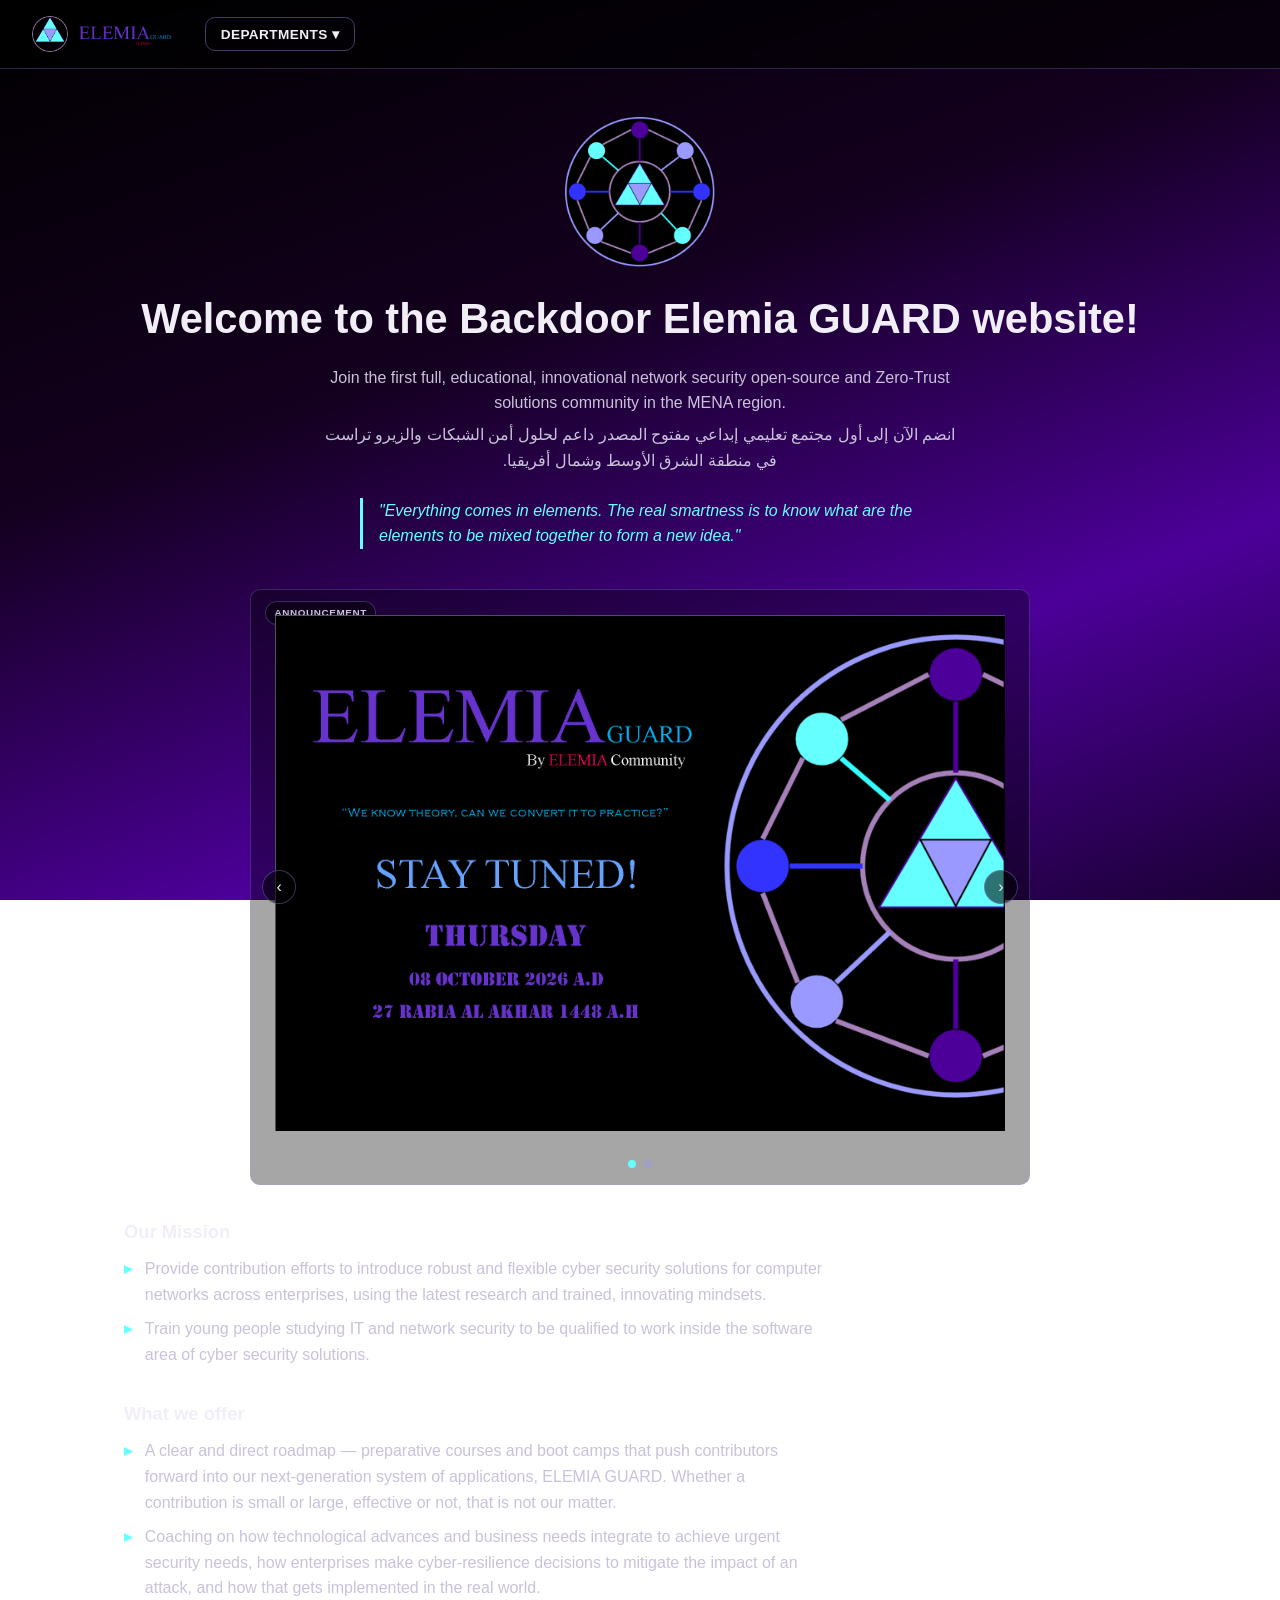
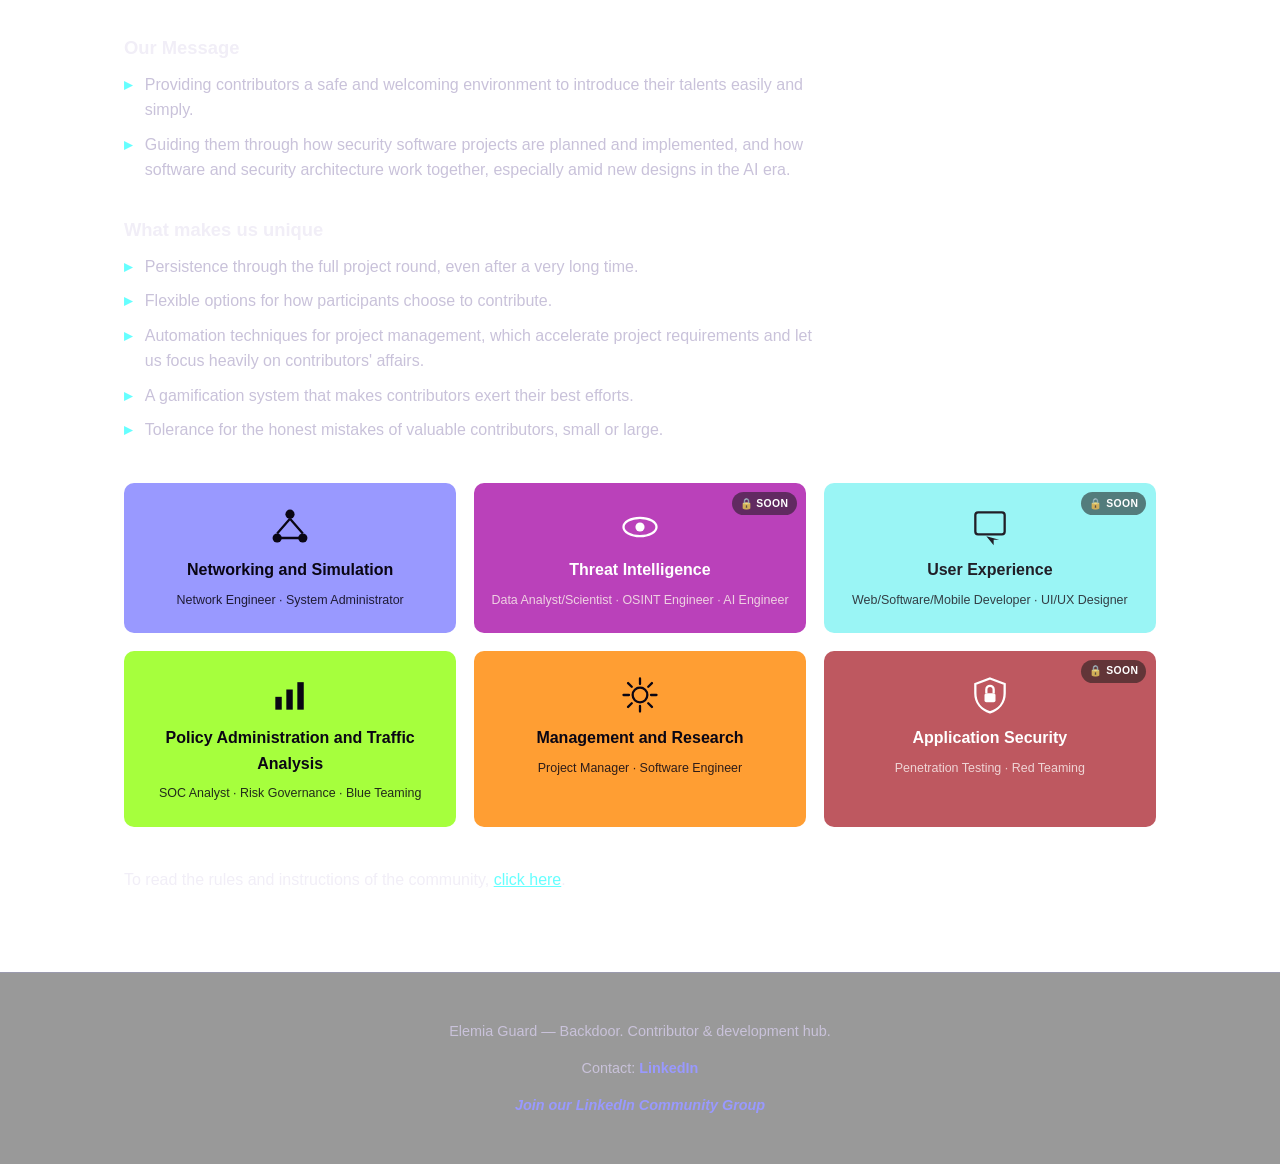
==== index.html @ 8684dcd3 "Update index.html" ====
<!DOCTYPE html>
<html lang="en">
<head>
<meta charset="UTF-8" />
<meta name="viewport" content="width=device-width, initial-scale=1" />
<title>Elemia Guard — Backdoor</title>
<link rel="icon" type="image/png" href="assets/img/logo-small.png" />
<link rel="stylesheet" href="assets/style.css" />
</head>
<body>

<header class="site-header">
  <a href="index.html" class="site-logo">
    <img src="assets/img/logo-small.png" alt="Elemia Guard mark" class="logo-mark" />
    <img src="assets/img/logo-wordmark.png" alt="ELEMIA GUARD" class="logo-wordmark" />
  </a>

  <nav class="dept-dropdown">
    <button type="button">Departments ▾</button>
    <div class="dept-dropdown-menu">
      <a href="networking-and-simulation.html">Networking and Simulation</a>
      <a href="policy-administration-and-traffic-analysis.html">Policy Administration and Traffic Analysis</a>
      <a href="management-hub.html">Management and Research</a>
      <span class="locked">Threat Intelligence <span class="soon-tag">SOON</span></span>
      <span class="locked">User Experience <span class="soon-tag">SOON</span></span>
      <span class="locked">Application Security <span class="soon-tag">SOON</span></span>
    </div>
  </nav>
</header>

<main class="page-shell">
  <section class="hero">
    <img src="assets/img/logo-large.png" alt="Elemia Guard emblem" class="hero-logo" />
    <h1>Welcome to the Backdoor Elemia GUARD website!</h1>
    <p>Join the first full, educational, innovational network security open-source and Zero-Trust solutions community in the MENA region.</p>
    <p class="arabic">انضم الآن إلى أول مجتمع تعليمي إبداعي مفتوح المصدر داعم لحلول أمن الشبكات والزيرو تراست في منطقة الشرق الأوسط وشمال أفريقيا.</p>

    <blockquote class="citation">
      "Everything comes in elements. The real smartness is to know what are the elements to be mixed together to form a new idea."
    </blockquote>
  </section>

  <div class="ad-slider">
    <span class="ad-slider-label">Announcement</span>
    <div class="ad-slider-track">
      <div class="ad-slide">
	<img src="assets/img/ElemiaGuard_OSC_Opening_Day.png" alt="Opening Day"></img>
      </div>
      <div class="ad-slide">
	<img src="assets/img/ELEMIA_Logo-ELEMIA_Guard.drawio_Landscape.png" alt="Opening Day"/>
      </div>
    </div>
    <button type="button" class="ad-slider-arrow prev" aria-label="Previous slide">‹</button>
    <button type="button" class="ad-slider-arrow next" aria-label="Next slide">›</button>
    <div class="ad-slider-dots"></div>
  </div>

  <section>
    <h2 class="section-label">Our Mission</h2>
    <ul class="section-body bullet-list">
      <li>Provide contribution efforts to introduce robust and flexible cyber security solutions for computer networks across enterprises, using the latest research and trained, innovating mindsets.</li>
      <li>Train young people studying IT and network security to be qualified to work inside the software area of cyber security solutions.</li>
    </ul>

    <h2 class="section-label">What we offer</h2>
    <ul class="section-body bullet-list">
      <li>A clear and direct roadmap — preparative courses and boot camps that push contributors forward into our next-generation system of applications, ELEMIA GUARD. Whether a contribution is small or large, effective or not, that is not our matter.</li>
      <li>Coaching on how technological advances and business needs integrate to achieve urgent security needs, how enterprises make cyber-resilience decisions to mitigate the impact of an attack, and how that gets implemented in the real world.</li>
    </ul>

    <h2 class="section-label">Our Message</h2>
    <ul class="section-body bullet-list">
      <li>Providing contributors a safe and welcoming environment to introduce their talents easily and simply.</li>
      <li>Guiding them through how security software projects are planned and implemented, and how software and security architecture work together, especially amid new designs in the AI era.</li>
    </ul>

    <h2 class="section-label">What makes us unique</h2>
    <ul class="section-body bullet-list">
      <li>Persistence through the full project round, even after a very long time.</li>
      <li>Flexible options for how participants choose to contribute.</li>
      <li>Automation techniques for project management, which accelerate project requirements and let us focus heavily on contributors' affairs.</li>
      <li>A gamification system that makes contributors exert their best efforts.</li>
      <li>Tolerance for the honest mistakes of valuable contributors, small or large.</li>
    </ul>
  </section>

  <section class="dept-grid">

    <a href="networking-and-simulation.html" class="dept-button dept-networking">
      <svg class="clip-icon" viewBox="0 0 48 48" fill="none" xmlns="http://www.w3.org/2000/svg">
        <circle cx="24" cy="10" r="5" fill="#0a0614"/>
        <circle cx="10" cy="36" r="5" fill="#0a0614"/>
        <circle cx="38" cy="36" r="5" fill="#0a0614"/>
        <path d="M24 15 L10 31 M24 15 L38 31 M14 36 H34" stroke="#0a0614" stroke-width="2.5"/>
      </svg>
      <span class="dept-title">Networking and Simulation</span>
      <span class="dept-roles">Network Engineer · System Administrator</span>
    </a>

    <div class="dept-button dept-threat locked" aria-disabled="true">
      <span class="lock-badge">🔒 SOON</span>
      <svg class="clip-icon" viewBox="0 0 48 48" fill="none" xmlns="http://www.w3.org/2000/svg">
        <ellipse cx="24" cy="24" rx="18" ry="10" stroke="#fff" stroke-width="2.5"/>
        <circle cx="24" cy="24" r="5" fill="#fff"/>
      </svg>
      <span class="dept-title">Threat Intelligence</span>
      <span class="dept-roles">Data Analyst/Scientist · OSINT Engineer · AI Engineer</span>
    </div>

    <div class="dept-button dept-ux locked" aria-disabled="true">
      <span class="lock-badge">🔒 SOON</span>
      <svg class="clip-icon" viewBox="0 0 48 48" fill="none" xmlns="http://www.w3.org/2000/svg">
        <rect x="8" y="8" width="32" height="24" rx="3" stroke="#0a0614" stroke-width="2.5"/>
        <path d="M20 34 L28 44 L28 38 L34 38 Z" fill="#0a0614"/>
      </svg>
      <span class="dept-title">User Experience</span>
      <span class="dept-roles">Web/Software/Mobile Developer · UI/UX Designer</span>
    </div>

    <a href="policy-administration-and-traffic-analysis.html" class="dept-button dept-pata">
      <svg class="clip-icon" viewBox="0 0 48 48" fill="none" xmlns="http://www.w3.org/2000/svg">
        <rect x="8" y="26" width="7" height="14" fill="#0a0614"/>
        <rect x="20" y="18" width="7" height="22" fill="#0a0614"/>
        <rect x="32" y="10" width="7" height="30" fill="#0a0614"/>
      </svg>
      <span class="dept-title">Policy Administration and Traffic Analysis</span>
      <span class="dept-roles">SOC Analyst · Risk Governance · Blue Teaming</span>
    </a>

    <a href="management-hub.html" class="dept-button dept-management">
      <svg class="clip-icon" viewBox="0 0 48 48" fill="none" xmlns="http://www.w3.org/2000/svg">
        <circle cx="24" cy="24" r="8" stroke="#0a0614" stroke-width="2.5"/>
        <path d="M24 6 V12 M24 36 V42 M6 24 H12 M36 24 H42 M11 11 L15 15 M33 33 L37 37 M37 11 L33 15 M15 33 L11 37"
              stroke="#0a0614" stroke-width="2.5" stroke-linecap="round"/>
      </svg>
      <span class="dept-title">Management and Research</span>
      <span class="dept-roles">Project Manager · Software Engineer</span>
    </a>

    <div class="dept-button dept-appsec locked" aria-disabled="true">
      <span class="lock-badge">🔒 SOON</span>
      <svg class="clip-icon" viewBox="0 0 48 48" fill="none" xmlns="http://www.w3.org/2000/svg">
        <path d="M24 6 L40 12 V22 C40 33 33 40 24 43 C15 40 8 33 8 22 V12 Z" stroke="#fff" stroke-width="2.5"/>
        <rect x="18" y="22" width="12" height="10" rx="2" fill="#fff"/>
        <path d="M20 22 V18 a4 4 0 0 1 8 0 V22" stroke="#fff" stroke-width="2.5" fill="none"/>
      </svg>
      <span class="dept-title">Application Security</span>
      <span class="dept-roles">Penetration Testing · Red Teaming</span>
    </div>

  </section>
To read the rules and instructions of the community, <a href="rules-and-instructions.html">click here</a>.
</main>

<footer class="site-footer">
  <p>Elemia Guard — Backdoor. Contributor &amp; development hub.</p>
  <p>Contact: <a href="https://www.linkedin.com/in/hossam-eldeen-ibraheem-a2a61531b" target="_blank" rel="noopener">LinkedIn</a></p>
  <p><a href="https://www.linkedin.com/groups/42821055/" class="placeholder-text" title="LinkedIn Community Group">Join our LinkedIn Community Group</a></p>
</footer>

<script src="assets/main.js"></script>
</body>
</html>
---- assets/style.css ----
/* ============================================================
   Elemia Guard — Backdoor Website
   Brand palette: #000000, #9999FF, #66FFFF, #4C0099, #3333FF, #A680B8
   ============================================================ */

:root {
  --c-black:   #000000;
  --c-periwinkle: #9999FF;
  --c-cyan:    #66FFFF;
  --c-purple:  #4C0099;
  --c-blue:    #3333FF;
  --c-mauve:   #A680B8;

  --c-soon-magenta: #E619E6;
  --c-soon-red:     #E63946;
  --c-locked-grey:  #4a4458;

  --c-text: #F1EEF7;
  --c-text-dim: #C9C2DA;

  --font-display: "Space Grotesk", "Segoe UI", sans-serif;
  --font-body: "Inter", "Segoe UI", sans-serif;

  --radius: 10px;
}

* { box-sizing: border-box; }

html, body {
  margin: 0;
  padding: 0;
  min-height: 100%;
}

body {
  font-family: var(--font-body);
  color: var(--c-text);
  background: linear-gradient(160deg, var(--c-black) 0%, #14001f 38%, var(--c-purple) 72%, #1a0033 100%);
  background-attachment: fixed;
  line-height: 1.6;
}

a { color: var(--c-cyan); }
a:focus-visible, button:focus-visible { outline: 3px solid var(--c-cyan); outline-offset: 2px; }

img { max-width: 100%; display: block; }

/* ---------- Nav bar (General Webpage shell) ---------- */

.site-header {
  display: flex;
  align-items: center;
  gap: 2rem;
  padding: 1rem 2rem;
  background: rgba(0, 0, 0, 0.55);
  border-bottom: 1px solid rgba(153, 153, 255, 0.25);
  position: sticky;
  top: 0;
  z-index: 20;
  backdrop-filter: blur(6px);
}

.site-logo {
  display: flex;
  align-items: center;
  gap: 0.65rem;
  text-decoration: none;
  white-space: nowrap;
}

.site-logo .logo-mark {
  width: 36px;
  height: 36px;
  border-radius: 50%;
  object-fit: contain;
  flex-shrink: 0;
}

.site-logo .logo-wordmark {
  height: 26px;
  width: auto;
  object-fit: contain;
}

/* Dropdown for department names — bold, all-caps per brief */
.dept-dropdown {
  position: relative;
}

.dept-dropdown > button {
  font-family: var(--font-body);
  font-weight: 700;
  text-transform: uppercase;
  letter-spacing: 0.03em;
  background: transparent;
  border: 1px solid rgba(153, 153, 255, 0.4);
  color: var(--c-text);
  padding: 0.5rem 0.9rem;
  border-radius: var(--radius);
  cursor: pointer;
  font-size: 0.85rem;
}

.dept-dropdown > button:hover { border-color: var(--c-cyan); }

.dept-dropdown-menu {
  display: none;
  position: absolute;
  top: calc(100% + 6px);
  left: 0;
  min-width: 260px;
  background: #12081e;
  border: 1px solid rgba(153, 153, 255, 0.3);
  border-radius: var(--radius);
  padding: 0.4rem;
  box-shadow: 0 12px 30px rgba(0,0,0,0.5);
}

.dept-dropdown.open .dept-dropdown-menu { display: block; }

.dept-dropdown-menu a,
.dept-dropdown-menu span {
  display: flex;
  justify-content: space-between;
  align-items: center;
  gap: 0.6rem;
  padding: 0.55rem 0.7rem;
  border-radius: 6px;
  font-weight: 700;
  text-transform: uppercase;
  letter-spacing: 0.02em;
  font-size: 0.8rem;
  text-decoration: none;
  color: var(--c-text);
}

.dept-dropdown-menu a:hover { background: rgba(102, 255, 255, 0.12); }

.dept-dropdown-menu span.locked {
  color: var(--c-text-dim);
  cursor: not-allowed;
}

.soon-tag {
  font-size: 0.62rem;
  font-weight: 700;
  letter-spacing: 0.05em;
  background: rgba(230, 25, 230, 0.18);
  color: #ff8cff;
  border: 1px solid rgba(230, 25, 230, 0.4);
  padding: 0.15rem 0.4rem;
  border-radius: 999px;
}

/* ---------- Footer (contact info) ---------- */

.site-footer {
  margin-top: 4rem;
  padding: 2rem;
  text-align: center;
  border-top: 1px solid rgba(153, 153, 255, 0.2);
  background: rgba(0,0,0,0.4);
  color: var(--c-text-dim);
  font-size: 0.9rem;
}

.site-footer a {
  color: var(--c-periwinkle);
  text-decoration: none;
  font-weight: 600;
}

.site-footer a:hover { color: var(--c-cyan); }

/* ---------- Layout helpers ---------- */

.page-shell {
  max-width: 1080px;
  margin: 0 auto;
  padding: 3rem 1.5rem 1rem;
}

.hero {
  text-align: center;
  margin-bottom: 2.5rem;
}

.hero .hero-logo {
  width: 150px;
  height: 150px;
  margin: 0 auto 1.2rem;
  object-fit: contain;
}

.hero h1 {
  font-family: var(--font-display);
  font-size: clamp(1.8rem, 4vw, 2.6rem);
  margin: 0 0 0.75rem;
}

.hero p {
  color: var(--c-text-dim);
  max-width: 640px;
  margin: 0.4rem auto;
}

.hero .arabic {
  direction: rtl;
  font-family: "Segoe UI", Tahoma, sans-serif;
}

blockquote.citation {
  font-style: italic;
  color: var(--c-cyan);
  max-width: 560px;
  margin: 1.5rem auto;
  padding-left: 1rem;
  border-left: 3px solid var(--c-cyan);
  text-align: left;
}

/* ---------- Ad slider ---------- */

.ad-slider {
  position: relative;
  max-width: 780px;
  margin: 2rem auto;
  border-radius: var(--radius);
  overflow: hidden;
  border: 1px solid rgba(153, 153, 255, 0.25);
  background: rgba(0, 0, 0, 0.35);
}

.ad-slider-track {
  display: flex;
  transition: transform 0.5s ease;
}

.ad-slide {
  flex: 0 0 100%;
  display: flex;
  flex-direction: column;
  align-items: center;
  text-align: center;
  padding: 1.6rem 1.5rem 1.8rem;
}

.ad-slide .ad-slide-img {
  width: 100%;
  max-height: 220px;
  border-radius: 8px;
  margin-bottom: 1rem;
  background: #12081e;
}

.ad-slide .ad-caption {
  font-weight: 700;
  font-family: var(--font-display);
  margin: 0 0 0.3rem;
}

.ad-slide .ad-subcaption {
  color: var(--c-text-dim);
  font-size: 0.88rem;
  margin: 0;
}

.ad-slider-arrow {
  position: absolute;
  top: 50%;
  transform: translateY(-50%);
  background: rgba(0, 0, 0, 0.55);
  color: var(--c-text);
  border: 1px solid rgba(153, 153, 255, 0.35);
  width: 34px;
  height: 34px;
  border-radius: 50%;
  cursor: pointer;
  font-size: 1rem;
  display: grid;
  place-items: center;
  z-index: 5;
}

.ad-slider-arrow:hover { border-color: var(--c-cyan); }
.ad-slider-arrow.prev { left: 0.7rem; }
.ad-slider-arrow.next { right: 0.7rem; }

.ad-slider-dots {
  display: flex;
  justify-content: center;
  gap: 0.5rem;
  padding-bottom: 1rem;
}

.ad-slider-dot {
  width: 8px;
  height: 8px;
  border-radius: 50%;
  background: rgba(153, 153, 255, 0.35);
  border: none;
  cursor: pointer;
  padding: 0;
}

.ad-slider-dot.active { background: var(--c-cyan); }

.ad-slider-label {
  position: absolute;
  top: 0.7rem;
  left: 0.9rem;
  font-size: 0.62rem;
  font-weight: 700;
  letter-spacing: 0.06em;
  text-transform: uppercase;
  color: var(--c-text-dim);
  background: rgba(0,0,0,0.5);
  border: 1px solid rgba(153,153,255,0.3);
  padding: 0.2rem 0.5rem;
  border-radius: 999px;
}

.section-label {
  font-family: var(--font-display);
  font-weight: 700;
  font-size: 1.15rem;
  margin: 2rem 0 0.6rem;
}

.section-body {
  color: var(--c-text-dim);
  max-width: 700px;
}

.section-body.bullet-list {
  list-style: none;
  margin: 0;
  padding: 0;
  display: grid;
  gap: 0.55rem;
}

.section-body.bullet-list li {
  position: relative;
  padding-left: 1.3rem;
}

.section-body.bullet-list li::before {
  content: "▸";
  position: absolute;
  left: 0;
  color: var(--c-cyan);
  font-weight: 700;
}

.certificate-showcase {
  max-width: 700px;
  margin: 1.2rem 0 0.4rem;
  border: 1px solid rgba(153, 153, 255, 0.25);
  border-radius: var(--radius);
  overflow: hidden;
  background: #000;
}

.certificate-showcase img {
  width: 100%;
  height: auto;
  display: block;
}

.certificate-caption {
  font-size: 0.8rem;
  color: var(--c-text-dim);
  font-style: italic;
  margin: 0.5rem 0 0;
}

/* ---------- Department buttons (main page grid) ---------- */

.dept-grid {
  display: grid;
  grid-template-columns: repeat(3, 1fr);
  gap: 1.1rem;
  margin: 2.5rem 0;
}

@media (max-width: 720px) {
  .dept-grid { grid-template-columns: 1fr; }
}

.dept-button {
  position: relative;
  display: flex;
  flex-direction: column;
  align-items: center;
  gap: 0.5rem;
  padding: 1.4rem 1rem;
  border-radius: var(--radius);
  text-decoration: none;
  color: #0a0614;
  font-weight: 700;
  text-align: center;
  border: none;
  cursor: pointer;
  transition: transform 0.15s ease;
}

.dept-button:hover { transform: translateY(-3px); }

.dept-button .clip-icon {
  width: 44px;
  height: 44px;
}

.dept-button .dept-title {
  font-family: var(--font-display);
  font-size: 1rem;
}

.dept-button .dept-roles {
  font-weight: 500;
  font-size: 0.78rem;
  opacity: 0.85;
}

.dept-button.locked {
  cursor: not-allowed;
  filter: grayscale(0.35);
  opacity: 0.9;
}

.dept-button.locked:hover { transform: none; }

.dept-button .lock-badge {
  position: absolute;
  top: 0.6rem;
  right: 0.6rem;
  background: rgba(0,0,0,0.55);
  color: #fff;
  font-size: 0.65rem;
  font-weight: 700;
  letter-spacing: 0.04em;
  padding: 0.2rem 0.5rem;
  border-radius: 999px;
  display: flex;
  align-items: center;
  gap: 0.25rem;
}

/* Department color assignments */
.dept-networking { background: var(--c-periwinkle); }
.dept-threat      { background: var(--c-soon-magenta); color: #fff; }
.dept-ux          { background: var(--c-cyan); }
.dept-pata        { background: #A6FF3D; }
.dept-management  { background: #FF9E33; }
.dept-appsec      { background: var(--c-soon-red); color: #fff; }

.dept-threat .dept-roles,
.dept-appsec .dept-roles { color: #ffe6e6; }

/* ---------- Department page ---------- */

.dept-hero {
  display: flex;
  justify-content: space-between;
  align-items: flex-start;
  gap: 1.5rem;
  flex-wrap: wrap;
  margin-bottom: 2rem;
}

.round-info {
  display: flex;
  align-items: center;
  gap: 0.6rem;
  font-size: 0.85rem;
  color: var(--c-text-dim);
  margin-top: 0.6rem;
}

.live-circle {
  width: 10px;
  height: 10px;
  border-radius: 50%;
  background: #3ddc6f;
  box-shadow: 0 0 0 0 rgba(61, 220, 111, 0.6);
  animation: live-pulse 1.8s infinite;
  flex-shrink: 0;
}

@keyframes live-pulse {
  0%   { box-shadow: 0 0 0 0 rgba(61, 220, 111, 0.55); }
  70%  { box-shadow: 0 0 0 8px rgba(61, 220, 111, 0); }
  100% { box-shadow: 0 0 0 0 rgba(61, 220, 111, 0); }
}

.btn-primary {
  display: inline-block;
  background: var(--c-cyan);
  color: #05010d;
  font-weight: 700;
  text-decoration: none;
  padding: 0.7rem 1.3rem;
  border-radius: var(--radius);
  border: none;
  cursor: pointer;
  font-size: 0.95rem;
}

.btn-primary:hover { background: #a2ffff; }

.btn-networking {background: #9999FF;}
.btn-networking:hover {background: #B3B3FF;}

.btn-pata {background: #A6FF3D;}
.btn-pata:hover {background: #BBFF70;}

.btn-management {background: #FF9E33;}
.btn-management {background: #FFB75C;}


.about-team {
  display: flex;
  gap: 1.5rem;
  align-items: center;
  background: rgba(0,0,0,0.35);
  border: 1px solid rgba(153,153,255,0.25);
  border-radius: var(--radius);
  padding: 1.3rem 1.5rem;
  margin: 1.5rem 0 2rem;
  flex-wrap: wrap;
}

.leader-photo {
  width: 96px;
  height: 96px;
  border-radius: 50%;
  border: 2px solid var(--c-periwinkle);
  display: grid;
  place-items: center;
  text-align: center;
  font-size: 0.7rem;
  color: var(--c-text-dim);
  background: #1a0f28;
  flex-shrink: 0;
}

.placeholder-text {
  color: #ffcf6b;
  font-style: italic;
}

.info-links {
  list-style: none;
  margin: 1.5rem 0;
  padding: 0;
  display: grid;
  gap: 0.6rem;
}

.info-links li a {
  display: flex;
  align-items: center;
  gap: 0.6rem;
  text-decoration: none;
  color: var(--c-text);
  background: rgba(153,153,255,0.08);
  border: 1px solid rgba(153,153,255,0.2);
  padding: 0.75rem 1rem;
  border-radius: var(--radius);
}

.info-links li a:hover { border-color: var(--c-cyan); }

/* ---------- Department detail sections (Teams_Details content) ---------- */

.detail-block {
  max-width: 760px;
  color: var(--c-text-dim);
  margin-bottom: 0.5rem;
}

.detail-block p {
  margin: 0 0 1rem;
}

.numbered-list {
  list-style: none;
  margin: 0.8rem 0 1.2rem;
  padding: 0;
  display: grid;
  gap: 0.5rem;
  max-width: 760px;
}

.numbered-list li {
  color: var(--c-text-dim);
  padding-left: 0.2rem;
}

.ref-note {
  font-size: 0.85rem;
  color: var(--c-text-dim);
  font-style: italic;
  margin: 0.5rem 0 1.2rem;
}

.privacy-block {
  max-width: 760px;
  margin: 0.5rem 0 2rem;
}

.privacy-block p {
  color: var(--c-text-dim);
  margin: 0 0 0.8rem;
}

.privacy-warning {
  color: #ff3b3b;
  font-weight: 800;
  font-size: 1.05rem;
  background: rgba(255, 59, 59, 0.08);
  border: 1px solid rgba(255, 59, 59, 0.35);
  border-radius: var(--radius);
  padding: 1rem 1.2rem;
  margin: 0;
}

.contributors-row {
  display: grid;
  grid-template-columns: repeat(3, 1fr);
  gap: 1rem;
  margin: 1.5rem 0 2.5rem;
}

@media (max-width: 600px) {
  .contributors-row { grid-template-columns: 1fr; }
}

.contributor-card {
  border: 1px dashed rgba(153,153,255,0.35);
  border-radius: var(--radius);
  padding: 1.2rem;
  text-align: center;
  color: var(--c-text-dim);
}

.contributors-empty {
  grid-column: 1 / -1;
  text-align: center;
  color: var(--c-text-dim);
  font-style: italic;
  border: 1px dashed rgba(153,153,255,0.35);
  border-radius: var(--radius);
  padding: 1.4rem;
}

.contact-manager {
  display: flex;
  align-items: center;
  gap: 1rem;
  background: rgba(0,0,0,0.35);
  border: 1px solid rgba(153,153,255,0.25);
  border-radius: var(--radius);
  padding: 1.2rem 1.5rem;
  margin-bottom: 3rem;
  flex-wrap: wrap;
}

.contact-manager .manager-info {
  display: flex;
  flex-direction: column;
  gap: 0.15rem;
  font-size: 0.85rem;
  color: var(--c-text-dim);
}

.contact-manager .manager-info strong {
  color: var(--c-text);
}

.whatsapp-link {
  display: inline-flex;
  align-items: center;
  gap: 0.55rem;
  background: #25D366;
  color: #05210f;
  font-weight: 700;
  text-decoration: none;
  padding: 0.65rem 1.1rem;
  border-radius: 999px;
}

.whatsapp-link .wa-icon {
  width: 20px;
  height: 20px;
  flex-shrink: 0;
}

/* ---------- Department page background clip-art ---------- */

.dept-page-bg {
  position: relative;
}

.dept-page-bg::before {
  content: "";
  position: fixed;
  inset: 0;
  z-index: -1;
  background-repeat: no-repeat;
  background-position: center 20%;
  background-size: min(70vw, 640px);
  opacity: 0.07;
  pointer-events: none;
}

.dept-page-bg.bg-networking::before {
  background-image: url("data:image/svg+xml,%3Csvg xmlns='http://www.w3.org/2000/svg' viewBox='0 0 48 48'%3E%3Ccircle cx='24' cy='10' r='5' fill='%239999FF'/%3E%3Ccircle cx='10' cy='36' r='5' fill='%239999FF'/%3E%3Ccircle cx='38' cy='36' r='5' fill='%239999FF'/%3E%3Cpath d='M24 15 L10 31 M24 15 L38 31 M14 36 H34' stroke='%239999FF' stroke-width='2.5'/%3E%3C/svg%3E");
}

.dept-page-bg.bg-pata::before {
  background-image: url("data:image/svg+xml,%3Csvg xmlns='http://www.w3.org/2000/svg' viewBox='0 0 48 48'%3E%3Crect x='8' y='26' width='7' height='14' fill='%23A6FF3D'/%3E%3Crect x='20' y='18' width='7' height='22' fill='%23A6FF3D'/%3E%3Crect x='32' y='10' width='7' height='30' fill='%23A6FF3D'/%3E%3C/svg%3E");
}

.dept-page-bg.bg-management::before {
  background-image: url("data:image/svg+xml,%3Csvg xmlns='http://www.w3.org/2000/svg' viewBox='0 0 48 48'%3E%3Ccircle cx='24' cy='24' r='8' stroke='%23FF9E33' stroke-width='2.5' fill='none'/%3E%3Cpath d='M24 6 V12 M24 36 V42 M6 24 H12 M36 24 H42 M11 11 L15 15 M33 33 L37 37 M37 11 L33 15 M15 33 L11 37' stroke='%23FF9E33' stroke-width='2.5' stroke-linecap='round'/%3E%3C/svg%3E");
}

/* ---------- Locked department page ---------- */

.locked-page {
  text-align: center;
  padding: 4rem 1.5rem;
}

.locked-page .lock-icon { font-size: 3rem; margin-bottom: 1rem; }

.back-link {
  display: inline-block;
  margin-top: 2rem;
  color: var(--c-cyan);
  text-decoration: none;
  font-weight: 600;
}
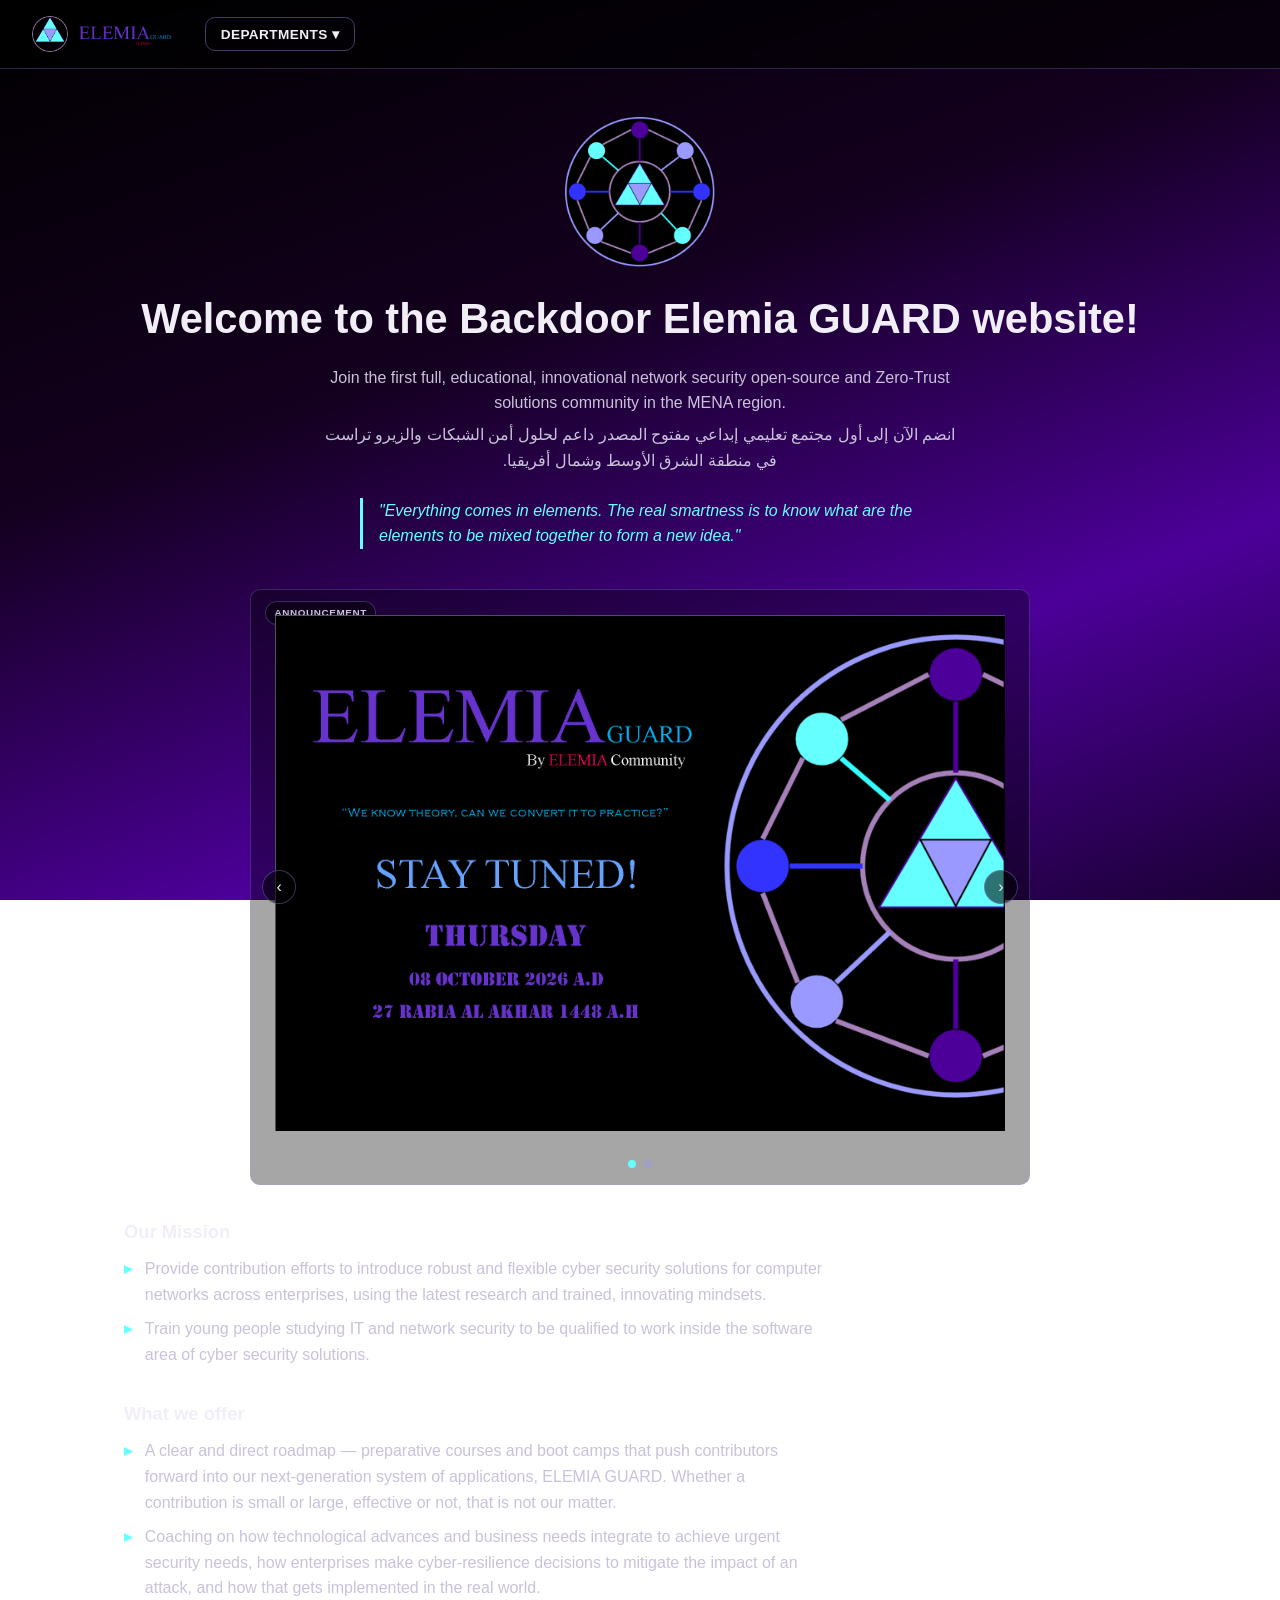
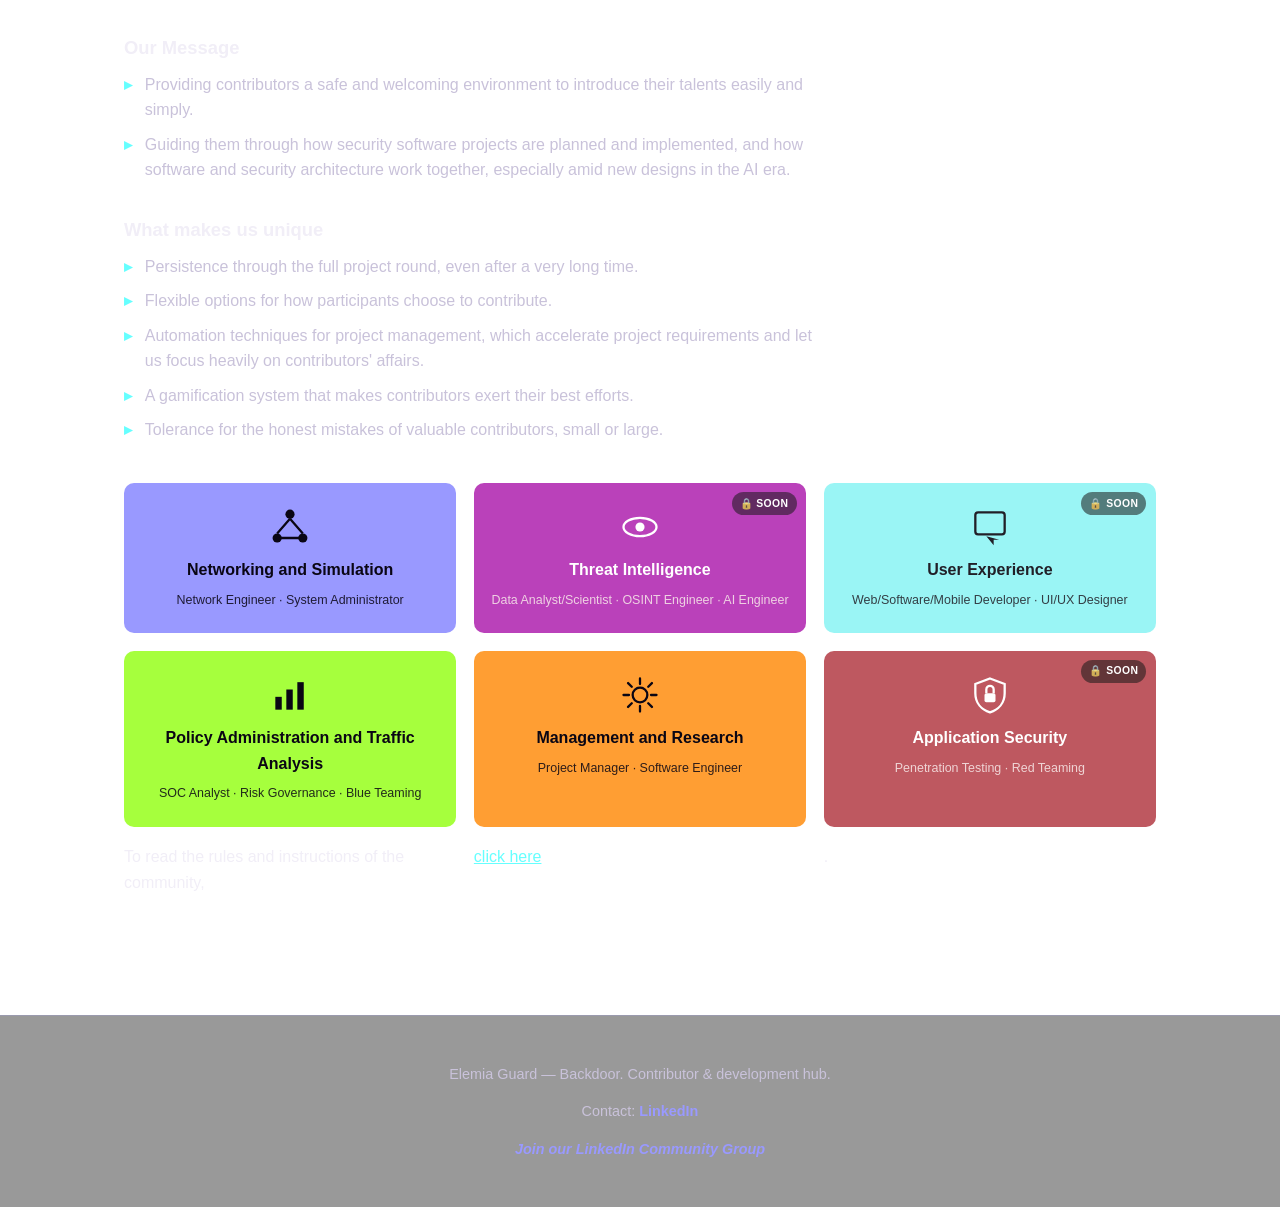
==== commit 650c2d35: "Update index.html" ====
--- a/index.html
+++ b/index.html
@@ -147,9 +147,8 @@
       <span class="dept-title">Application Security</span>
       <span class="dept-roles">Penetration Testing · Red Teaming</span>
     </div>
-
+To read the rules and instructions of the community, <a href="rules-and-instructions.html">click here</a>.
   </section>
-To read the rules and instructions of the community, <a href="rules-and-instructions.html">click here</a>.
 </main>
 
 <footer class="site-footer">
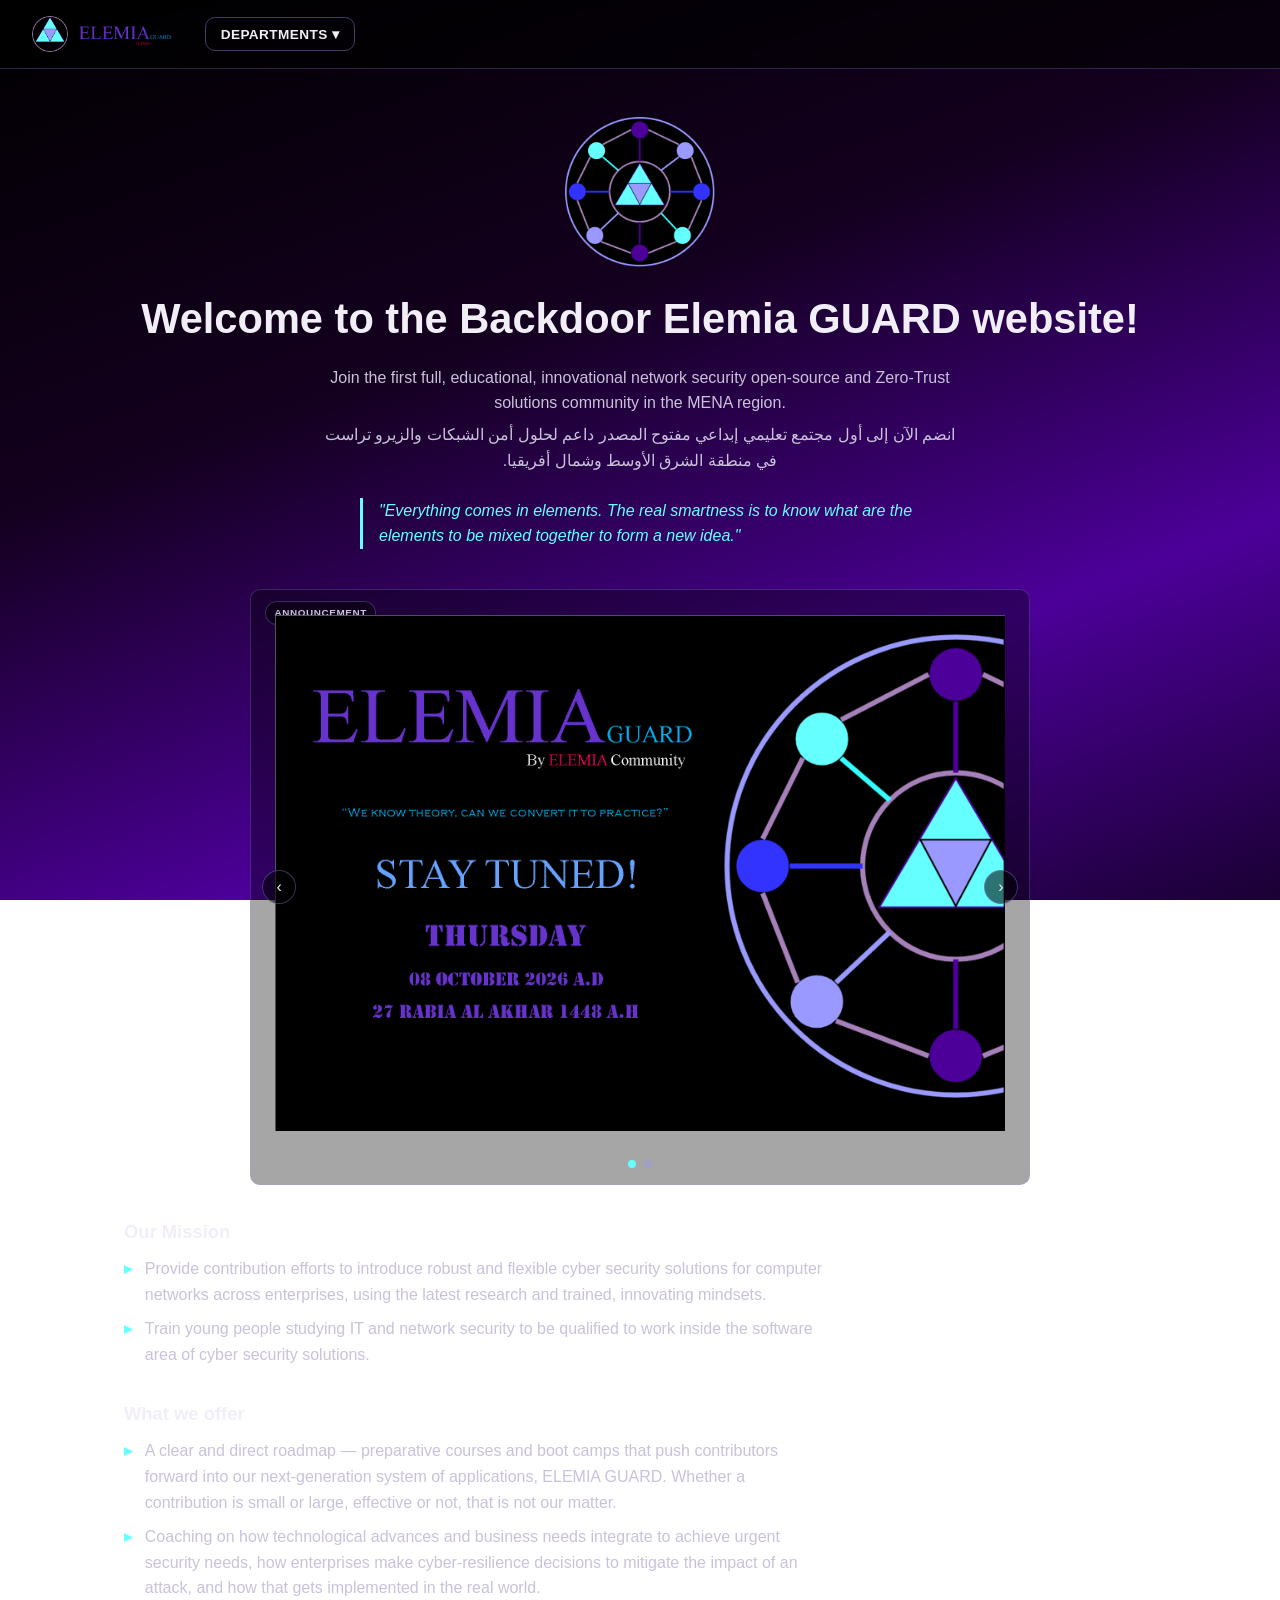
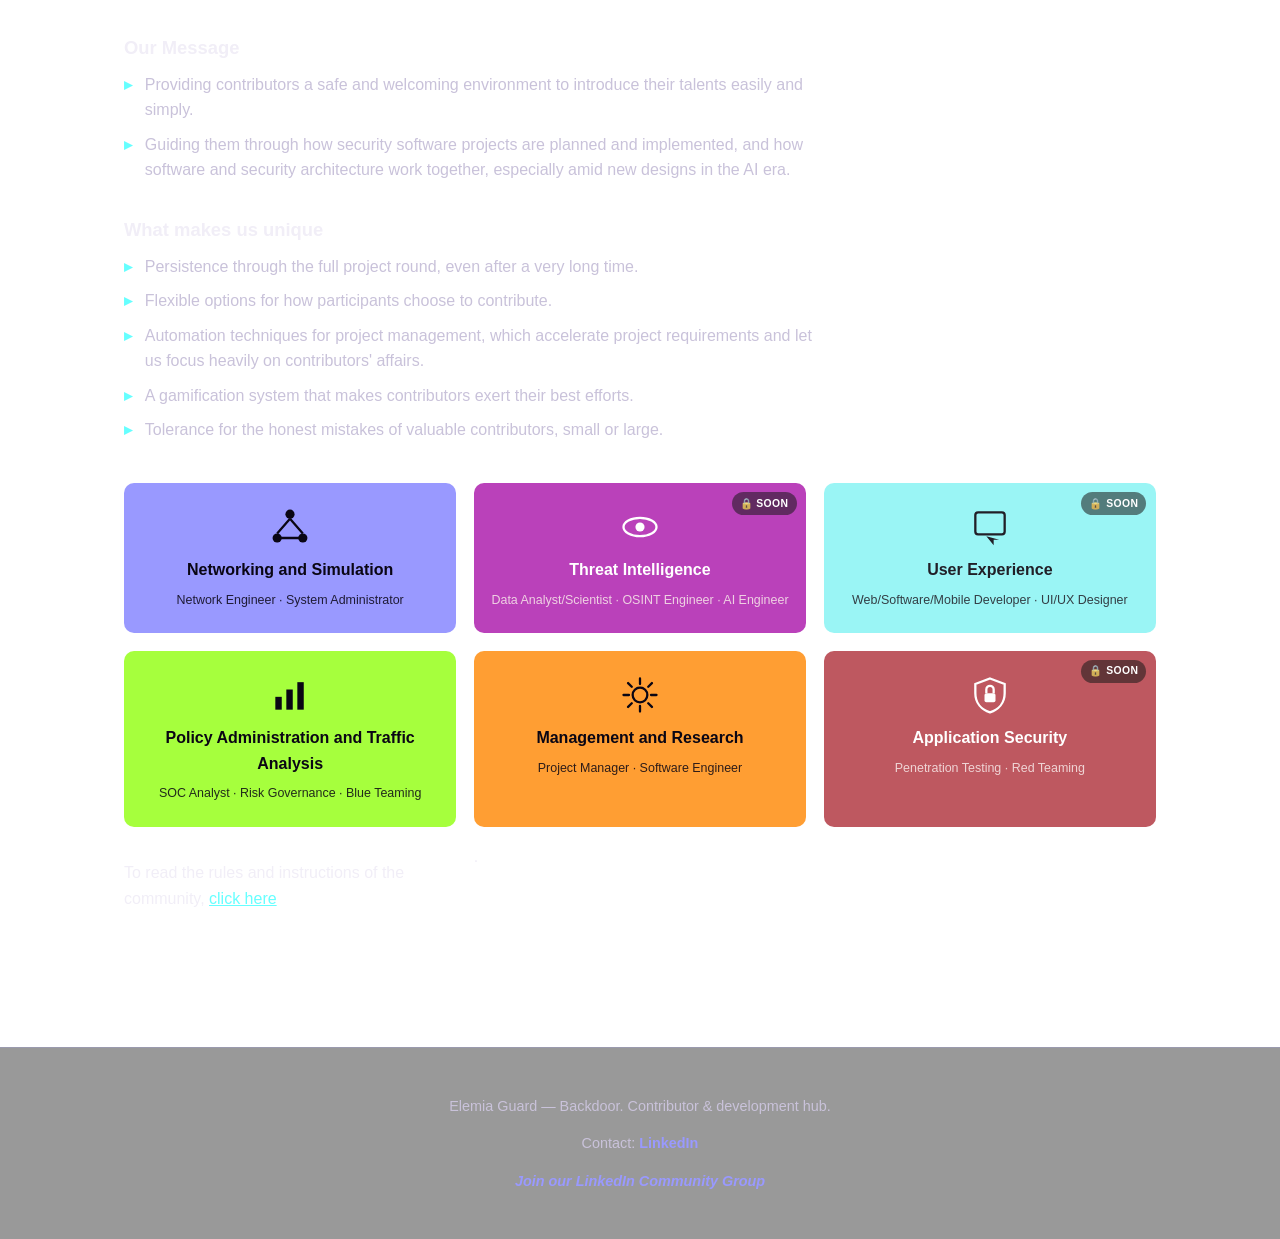
==== commit 90c5d768: "Format community rules link as a paragraph Added a paragraph element for community rules link." ====
--- a/index.html
+++ b/index.html
@@ -147,7 +147,7 @@
       <span class="dept-title">Application Security</span>
       <span class="dept-roles">Penetration Testing · Red Teaming</span>
     </div>
-To read the rules and instructions of the community, <a href="rules-and-instructions.html">click here</a>.
+	<p>To read the rules and instructions of the community, <a href="rules-and-instructions.html">click here</a></p>.
   </section>
 </main>
 
--- a/assets/style.css
+++ b/assets/style.css
@@ -488,11 +488,45 @@
   flex-shrink: 0;
 }
 
+.live-circle.status-green {
+  background: #3ddc6f;
+  box-shadow: 0 0 0 0 rgba(61, 220, 111, 0.6);
+}
+
+.live-circle.status-yellow {
+  background: #ffcc33;
+  box-shadow: 0 0 0 0 rgba(255, 204, 51, 0.6);
+}
+
+.live-circle.status-red {
+  background: #ff4d4d;
+  box-shadow: 0 0 0 0 rgba(255, 77, 77, 0.6);
+}
+
+
+
+
+
+
+
 @keyframes live-pulse {
   0%   { box-shadow: 0 0 0 0 rgba(61, 220, 111, 0.55); }
   70%  { box-shadow: 0 0 0 8px rgba(61, 220, 111, 0); }
   100% { box-shadow: 0 0 0 0 rgba(61, 220, 111, 0); }
 }
+
+@keyframes live-pulse {
+  0%   { box-shadow: 0 0 0 0 rgba(255, 204, 51, 0.55); }
+  70%  { box-shadow: 0 0 0 8px rgba(255, 204, 51, 0); }
+  100% { box-shadow: 0 0 0 0 rgba(255, 204, 51, 0); }
+}
+
+@keyframes live-pulse {
+  0%   { box-shadow: 0 0 0 0 rgba(255, 77, 77, 0.55); }
+  70%  { box-shadow: 0 0 0 8px rgba(255, 77, 77, 0); }
+  100% { box-shadow: 0 0 0 0 rgba(255, 77, 77, 0); }
+}
+
 
 .btn-primary {
   display: inline-block;
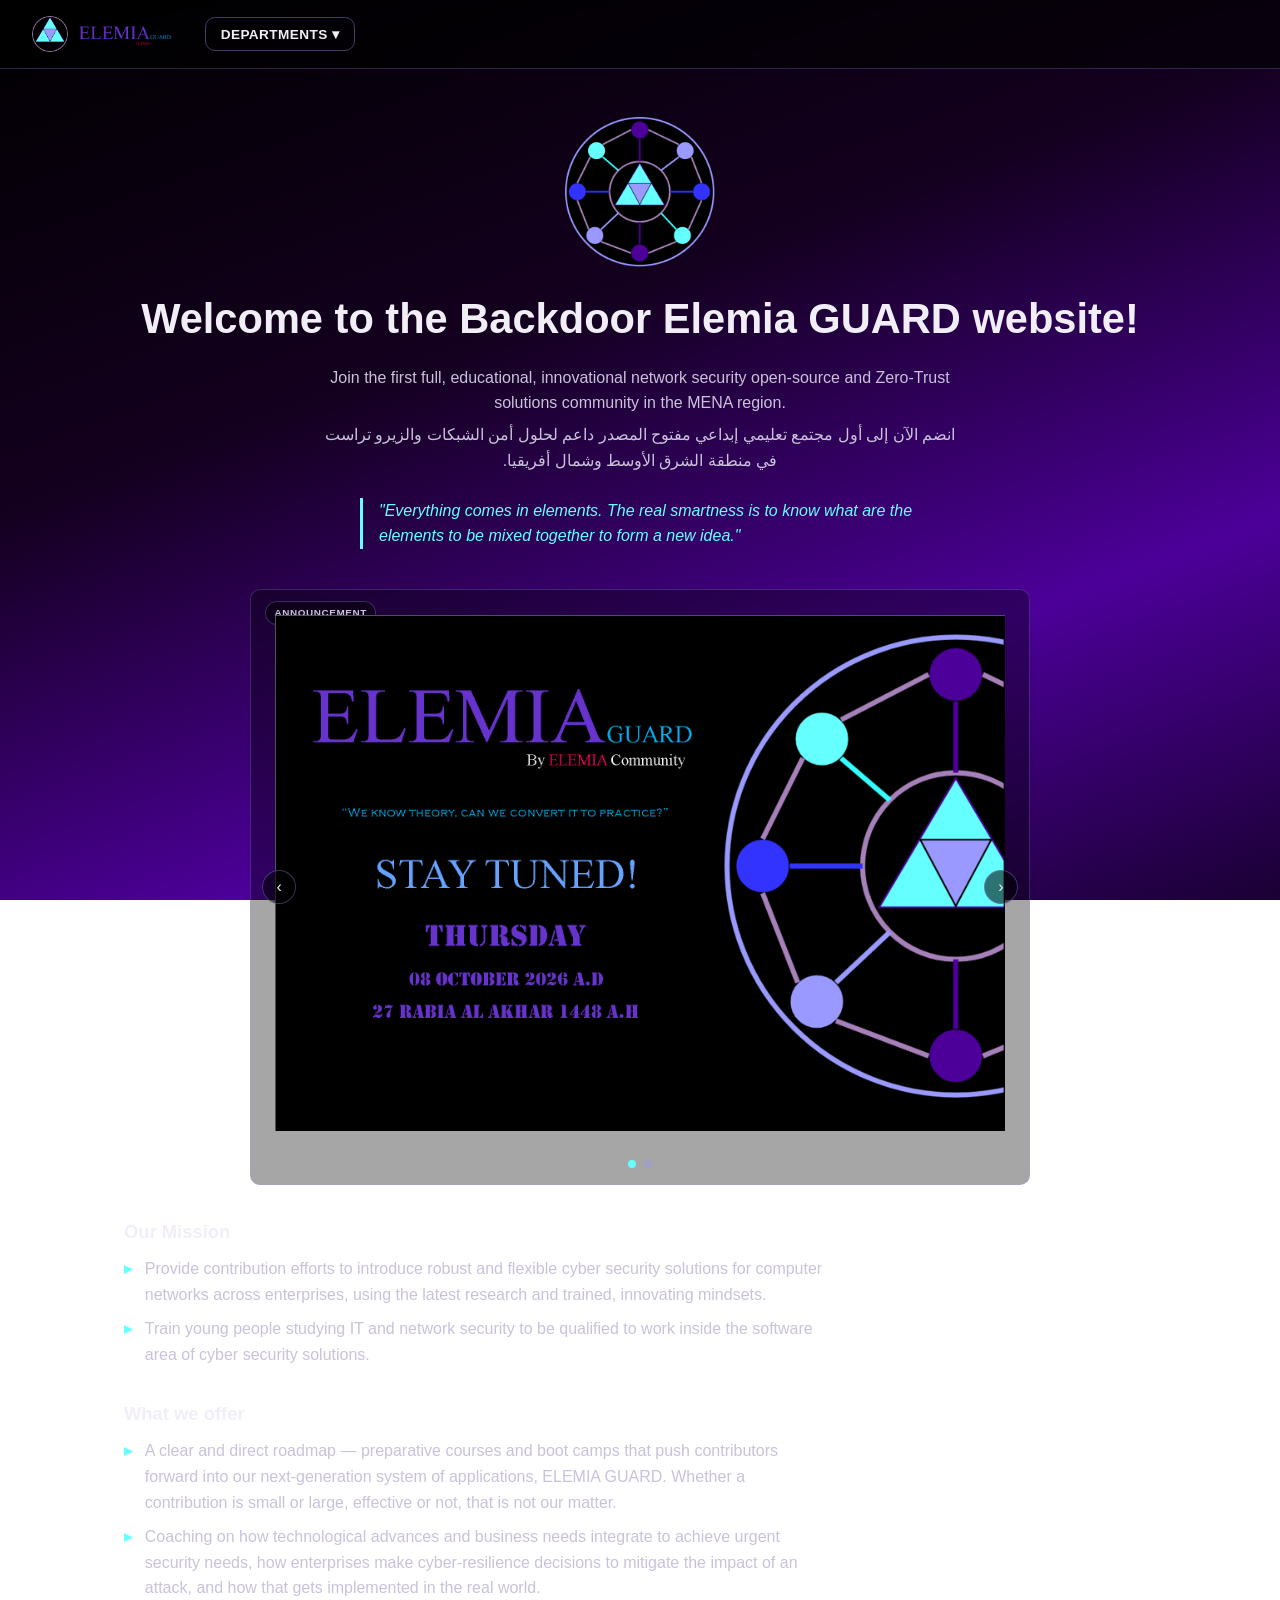
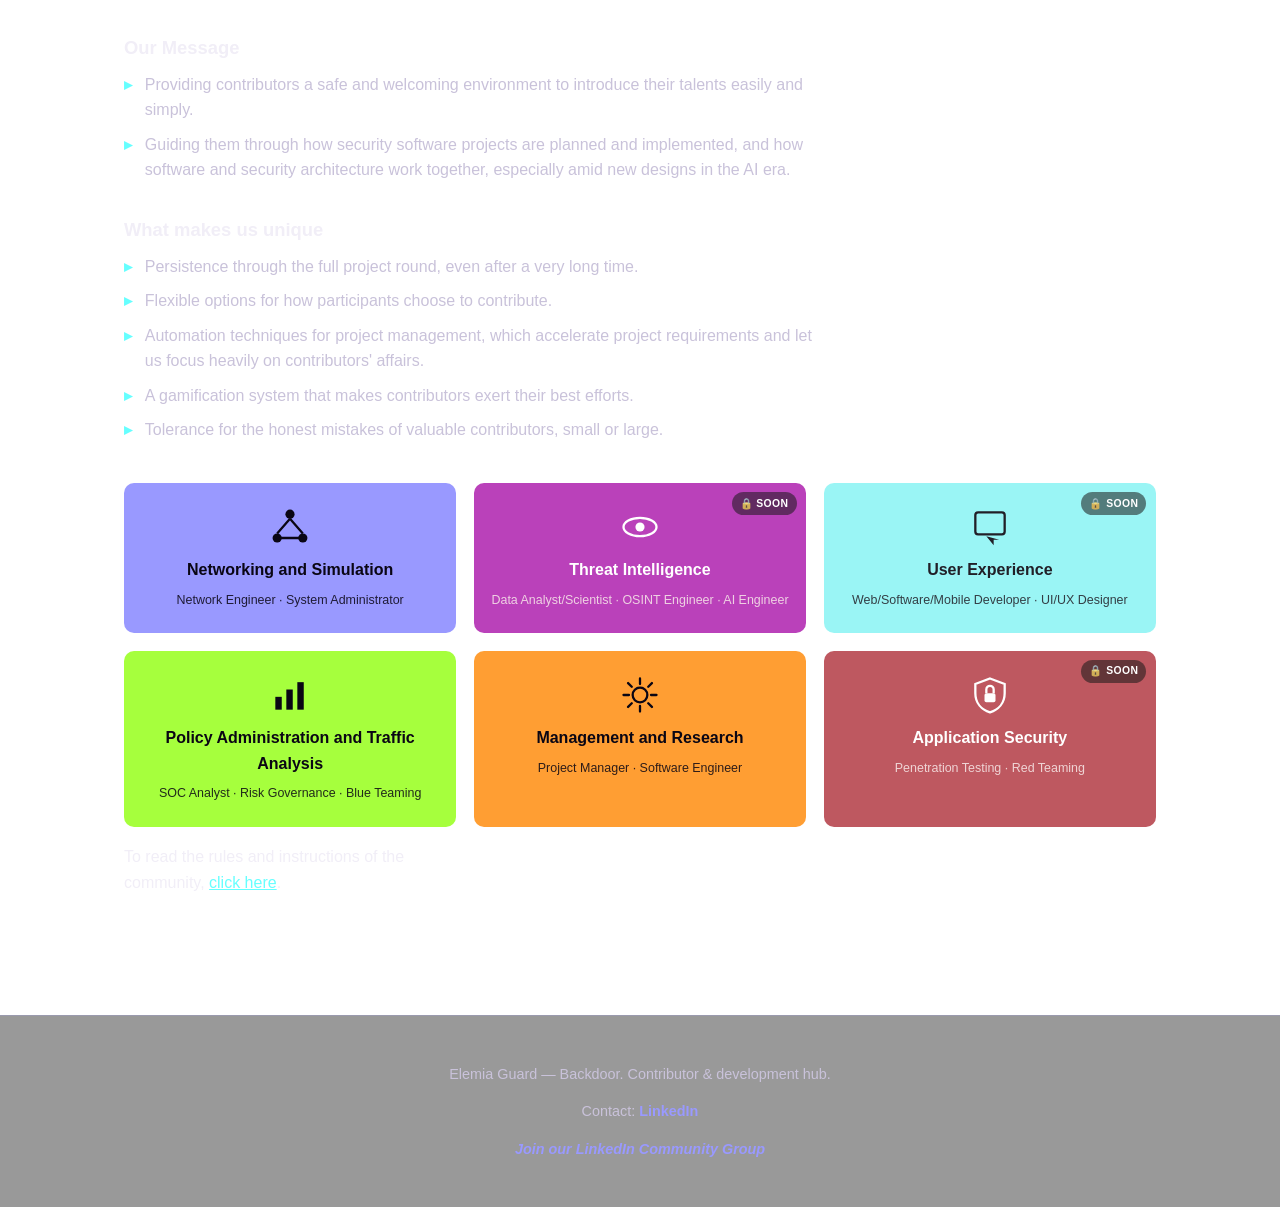
==== commit b0826064: "Putting the reads and instructions button inside span" ====
--- a/index.html
+++ b/index.html
@@ -147,7 +147,7 @@
       <span class="dept-title">Application Security</span>
       <span class="dept-roles">Penetration Testing · Red Teaming</span>
     </div>
-	<p>To read the rules and instructions of the community, <a href="rules-and-instructions.html">click here</a></p>.
+	<span>To read the rules and instructions of the community, <a href="rules-and-instructions.html">click here</a>.</span>
   </section>
 </main>
 
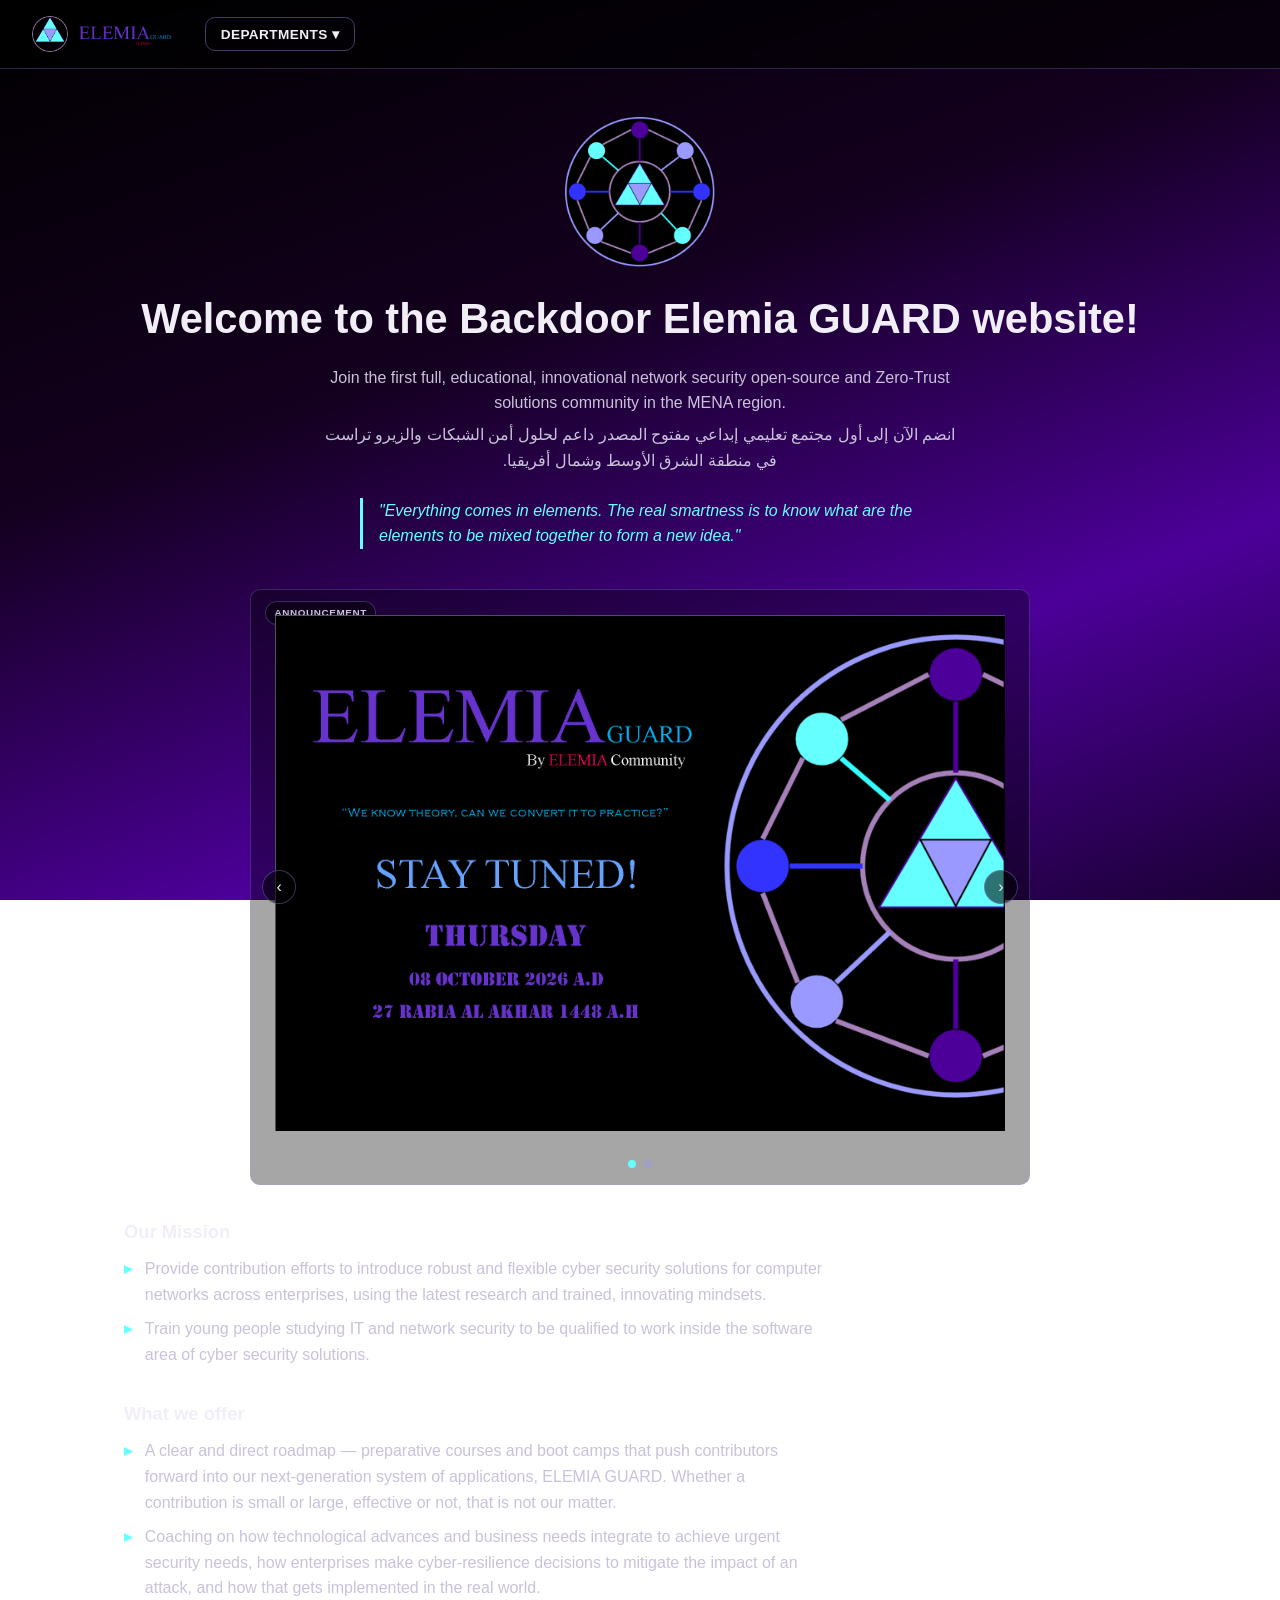
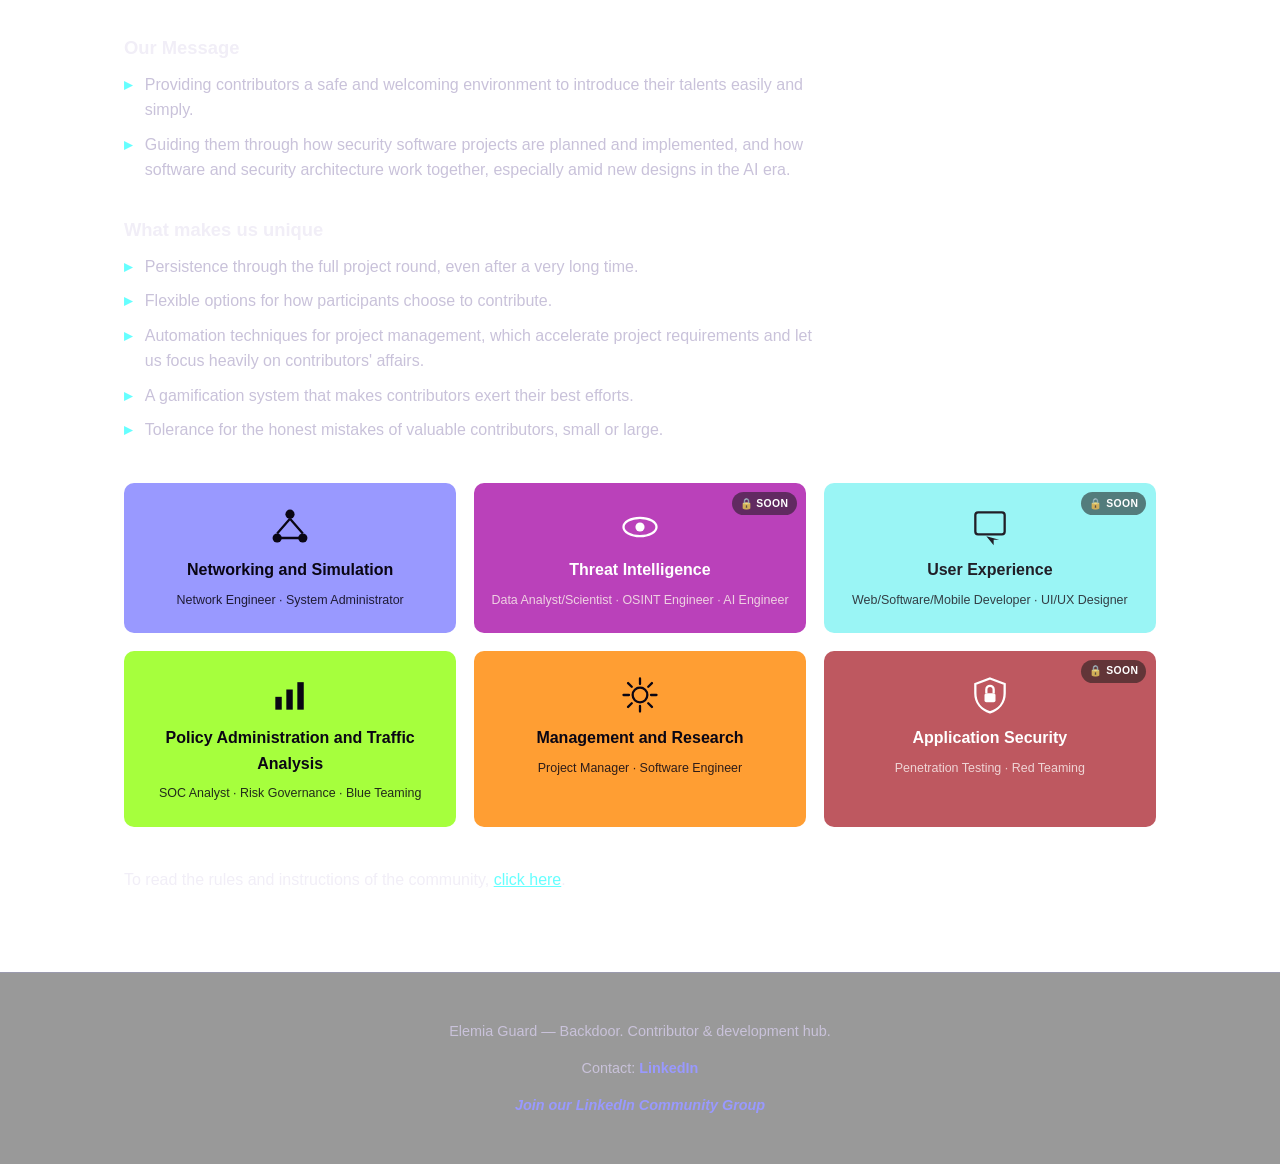
==== commit bce7979b: "Fix indentation in index.html" ====
--- a/index.html
+++ b/index.html
@@ -147,8 +147,8 @@
       <span class="dept-title">Application Security</span>
       <span class="dept-roles">Penetration Testing · Red Teaming</span>
     </div>
+  </section>
 	<span>To read the rules and instructions of the community, <a href="rules-and-instructions.html">click here</a>.</span>
-  </section>
 </main>
 
 <footer class="site-footer">
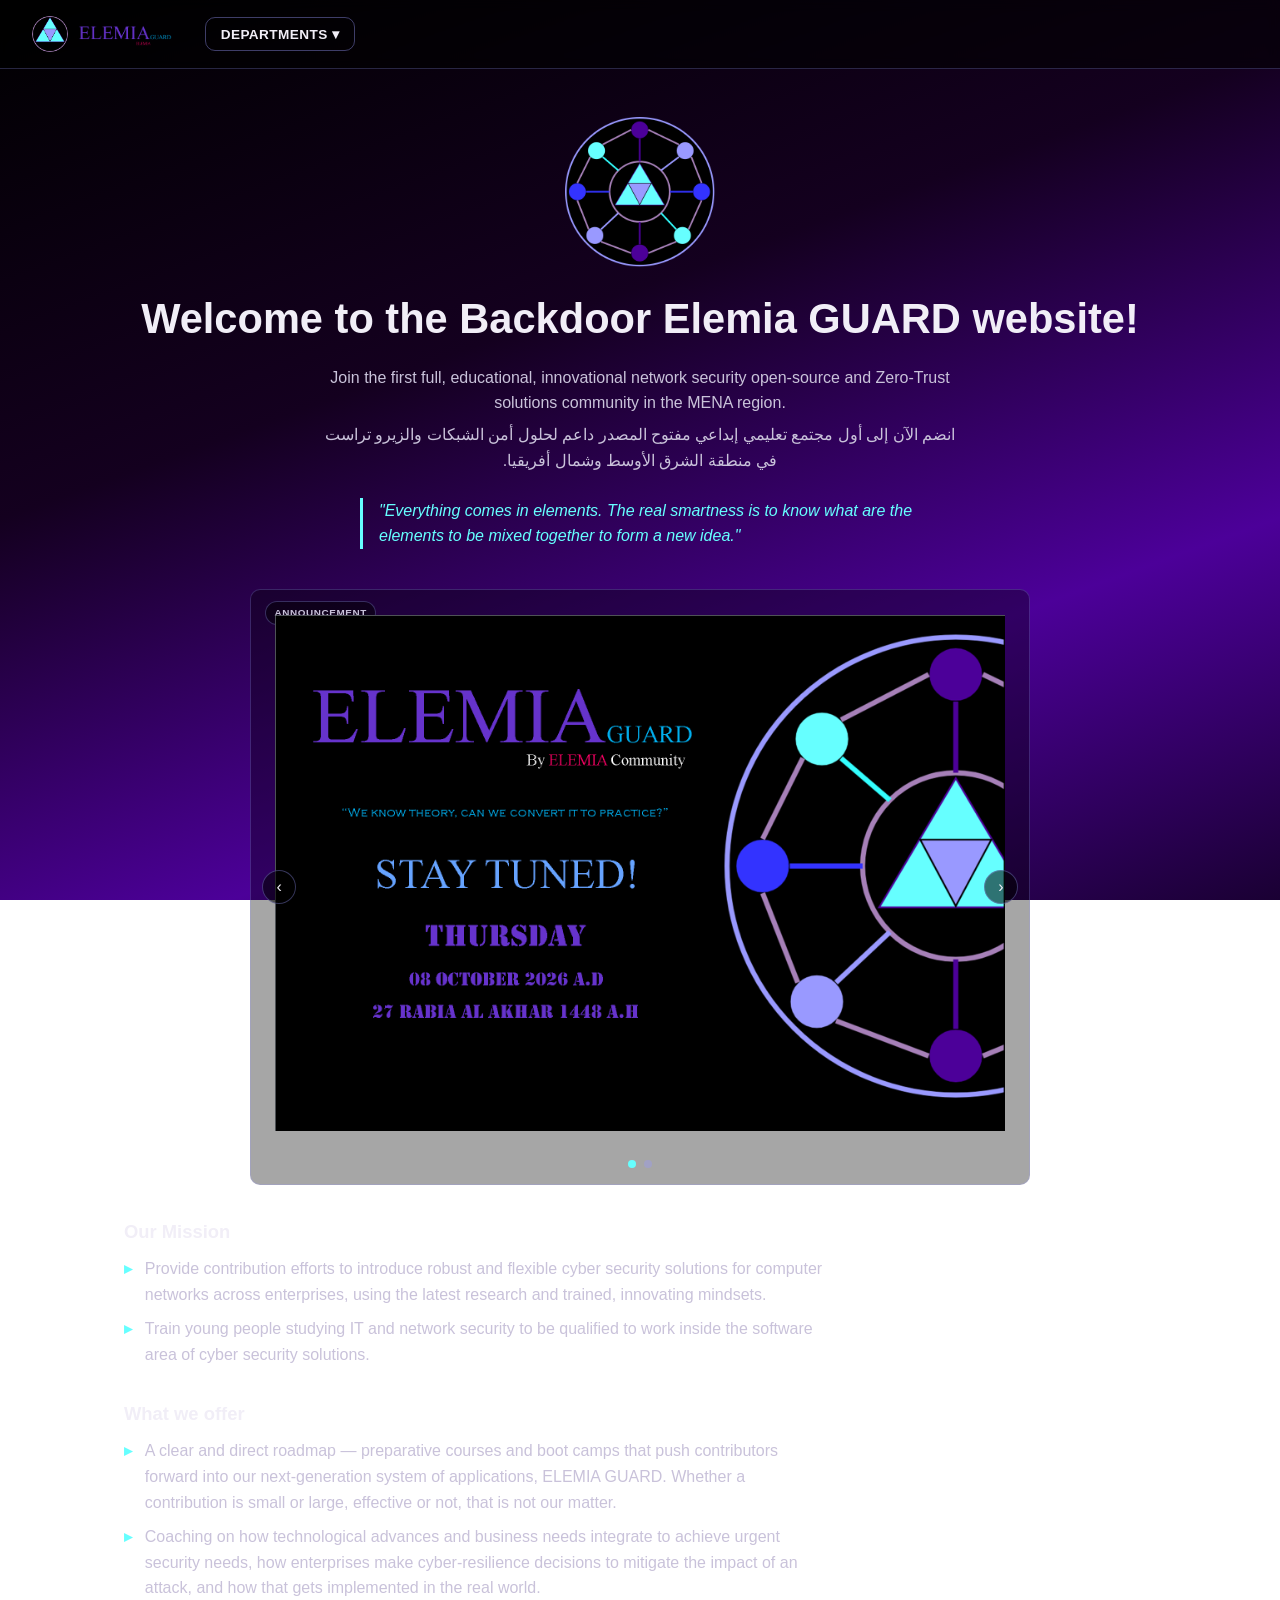
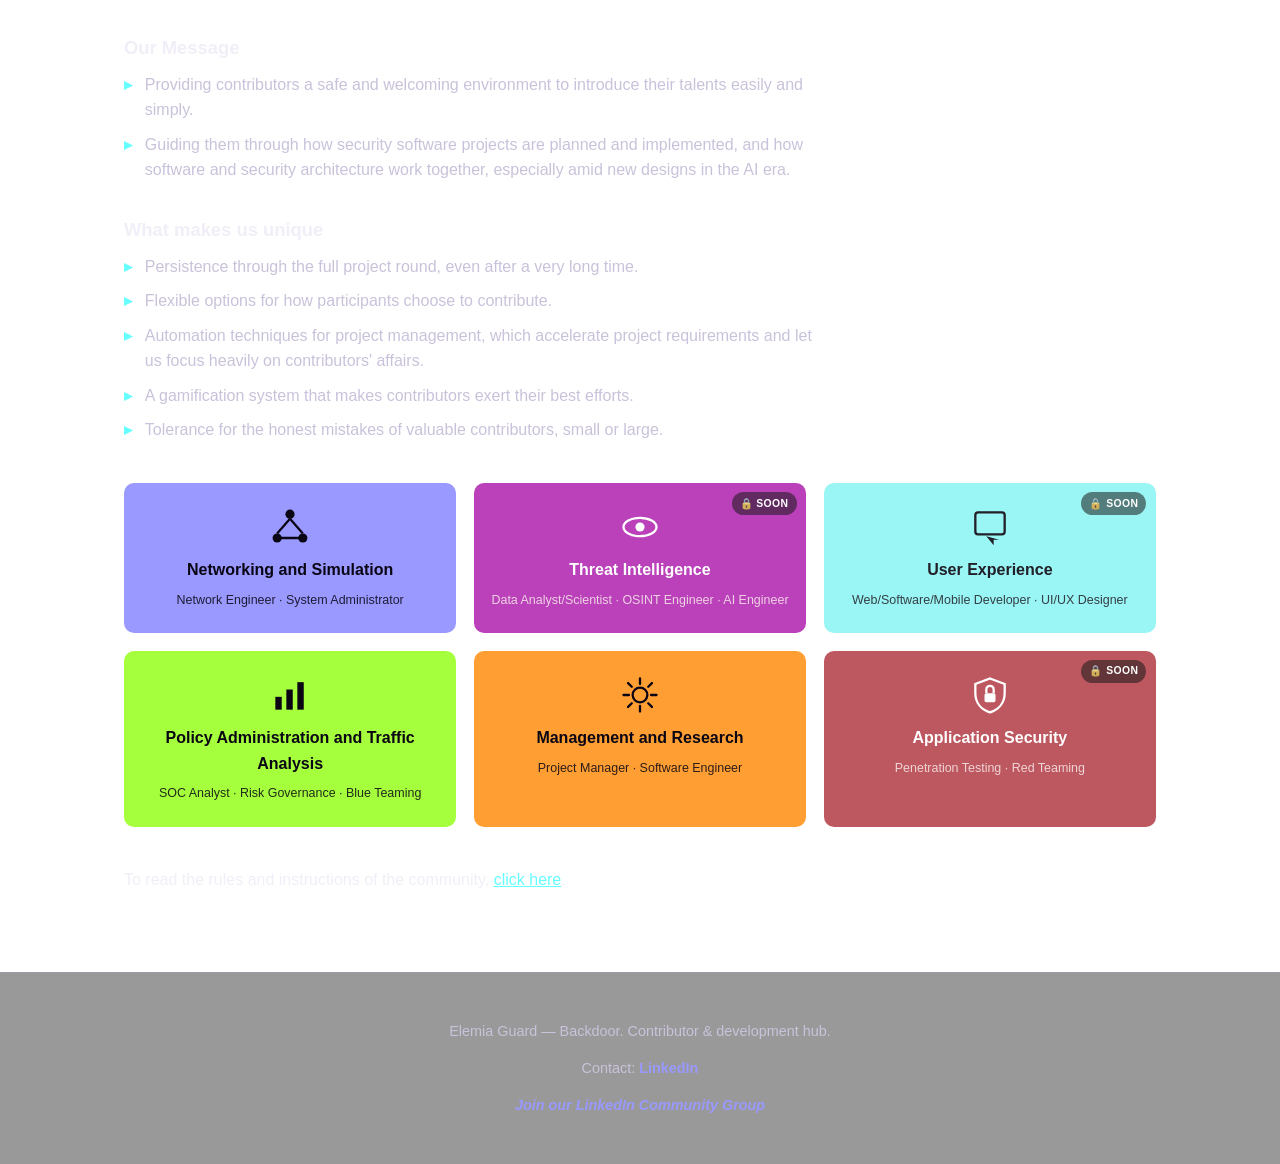
==== commit aa8ce63d: "Add id to main image in index.html" ====
--- a/index.html
+++ b/index.html
@@ -24,13 +24,14 @@
       <span class="locked">Threat Intelligence <span class="soon-tag">SOON</span></span>
       <span class="locked">User Experience <span class="soon-tag">SOON</span></span>
       <span class="locked">Application Security <span class="soon-tag">SOON</span></span>
+	  <a href="rules-and-instructions.html">Rules and Instructions</a>
     </div>
   </nav>
 </header>
 
 <main class="page-shell">
   <section class="hero">
-    <img src="assets/img/logo-large.png" alt="Elemia Guard emblem" class="hero-logo" />
+    <img id="main-image" src="assets/img/logo-large.png" alt="Elemia Guard emblem" class="hero-logo" />
     <h1>Welcome to the Backdoor Elemia GUARD website!</h1>
     <p>Join the first full, educational, innovational network security open-source and Zero-Trust solutions community in the MENA region.</p>
     <p class="arabic">انضم الآن إلى أول مجتمع تعليمي إبداعي مفتوح المصدر داعم لحلول أمن الشبكات والزيرو تراست في منطقة الشرق الأوسط وشمال أفريقيا.</p>
--- a/assets/style.css
+++ b/assets/style.css
@@ -777,3 +777,23 @@
   text-decoration: none;
   font-weight: 600;
 }
+
+@keyframes fade-up {
+  from { opacity: 0; transform: translateY(18px); }
+  to   { opacity: 1; transform: translateY(0); }
+}
+
+.hero h1,
+.hero p,
+.hero blockquote.citation,
+#main-image {
+  opacity: 0;
+  animation: fade-up 0.8s ease forwards;
+}
+
+/* Stagger so each line appears after the previous one */
+.hero h1                  { animation-delay: 0.4s; }
+.hero p:nth-of-type(1)    { animation-delay: 0.7s; }
+.hero p.arabic            { animation-delay: 1.0s; }
+.hero blockquote.citation { animation-delay: 1.3s; }
+#main-image               { animation-delay: 0.1s; }
